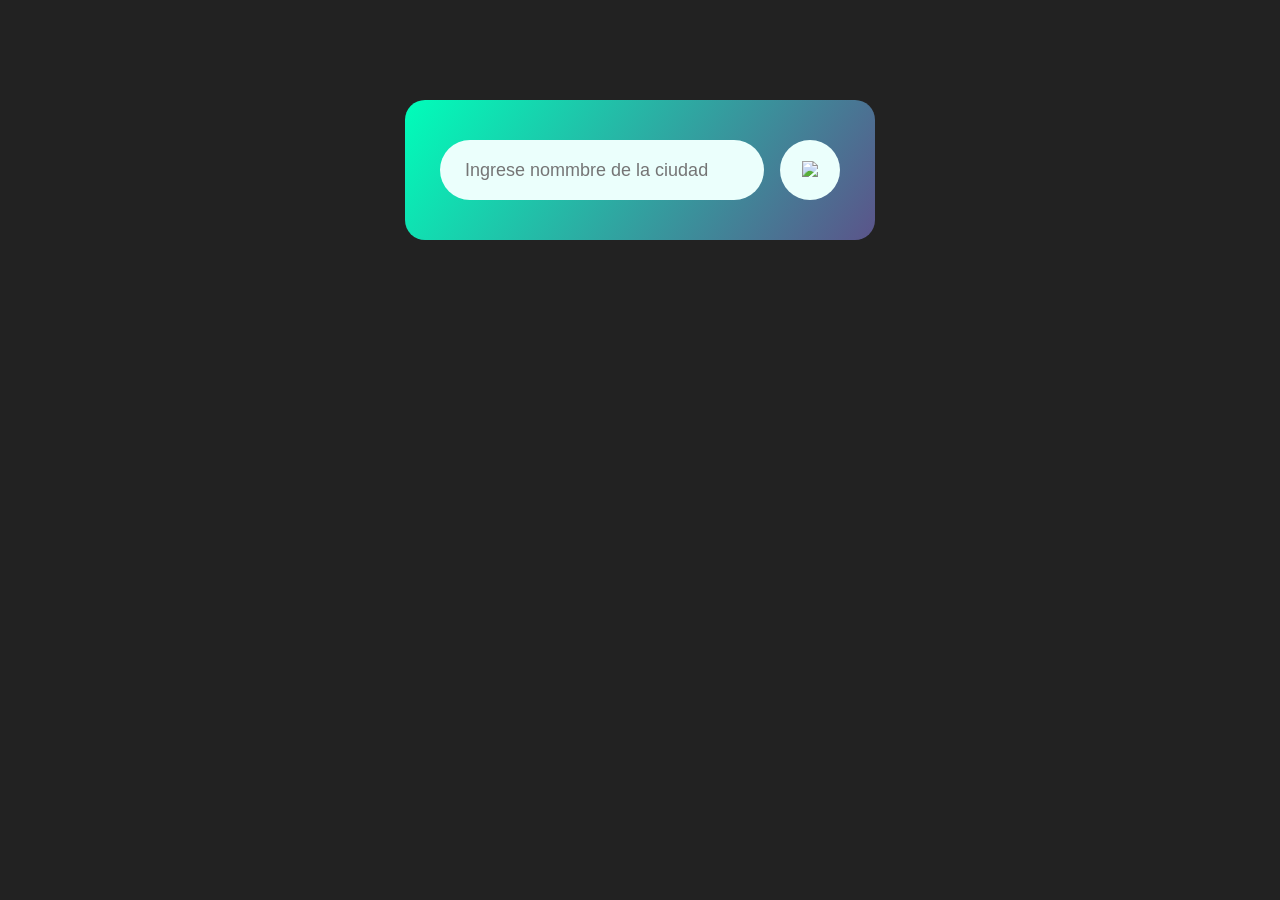
==== index.html @ 3e342042 "Create index.html" ====
<!doctype html>
<html lang="en">
  <head>
    <meta charset="UTF-8" />
    <meta name="viewport" content="width=device-width, initial-scale=1.0" />
    <title>Temp Tracker</title>

    <link rel="stylesheet" href="./estilos.css" />
  </head>
  <body>
    <div class="contenedor">
      <div class="buscador">
        <input
          type="text"
          placeholder="Ingrese nommbre de la ciudad"
          spellcheck="false"
          autocomplete="false"
          id="input-ciudad"
        />
        <button onclick="obtenerClima()">
          <img src="imagenes/buscar.png" />
        </button>
      </div>

      <div class="clima-info"></div>
    </div>
    <script src="./codigo.js"></script>
  </body>
</html>
---- estilos.css ----
* {
    margin: 0;
    padding: 0;
    font-family: 'Segoe UI', tahoma, Geneva, Verdana, sans-serif;
    box-sizing: border-box;
}

body {
    background: #222;
}

.contenedor {
    width: 90%;
    max-width: 470px;
    background: linear-gradient(125deg, #00feba, #5b548a);
    color: #fff;
    margin: 100px auto 0;
    border-radius: 20px;
    padding: 40px 35px;
    text-align: center;
}

.buscador {
    width: 100%;
    display: flex;
    align-items: center;
    justify-content: space-between;
}

input {
    border: 0;
    outline: 0;
    background: #ebfffc;
    color: #555;
    padding: 10px 25px;
    height: 60px;
    border-radius: 30px;
    flex: 1;
    margin-right: 16px;
    font-size: 18px;
}

button {
    border: 0;
    outline: 0;
    background: #ebfffc;
    border-radius: 50%;
    width: 60px;
    height: 60px;
    cursor: pointer;
}

button img {
    width: 25px;
}

button:hover {
    background: #739893;
    color: #ddd;
}
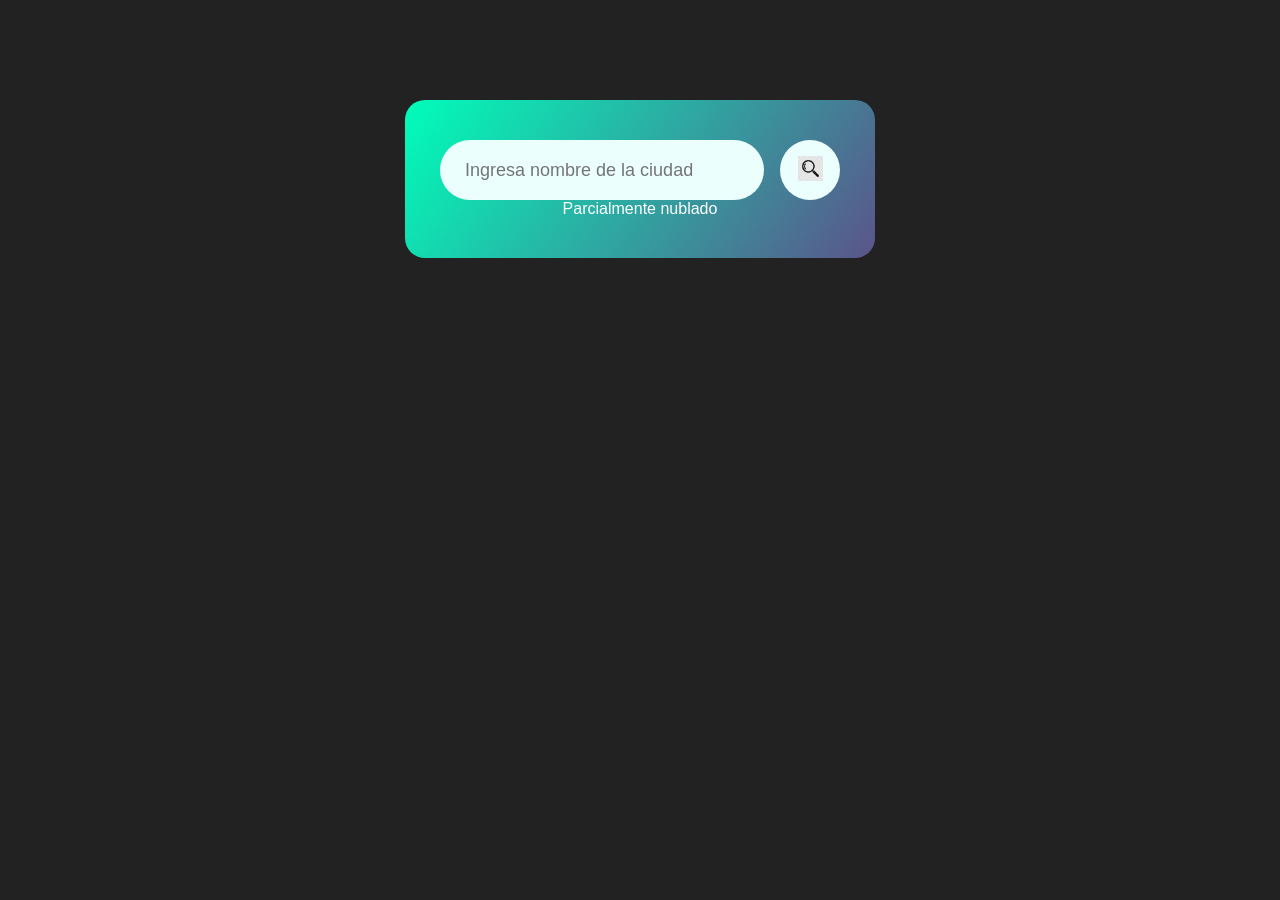
==== commit a431ba99: "corrigiendo errores" ====
--- a/index.html
+++ b/index.html
@@ -12,7 +12,7 @@
       <div class="buscador">
         <input
           type="text"
-          placeholder="Ingrese nommbre de la ciudad"
+          placeholder="Ingresa nombre de la ciudad"
           spellcheck="false"
           autocomplete="false"
           id="input-ciudad"
@@ -22,7 +22,9 @@
         </button>
       </div>
 
-      <div class="clima-info"></div>
+      <div class="clima-info">
+        <p class="clima-texto">Parcialmente nublado</p>
+      </div>
     </div>
     <script src="./codigo.js"></script>
   </body>
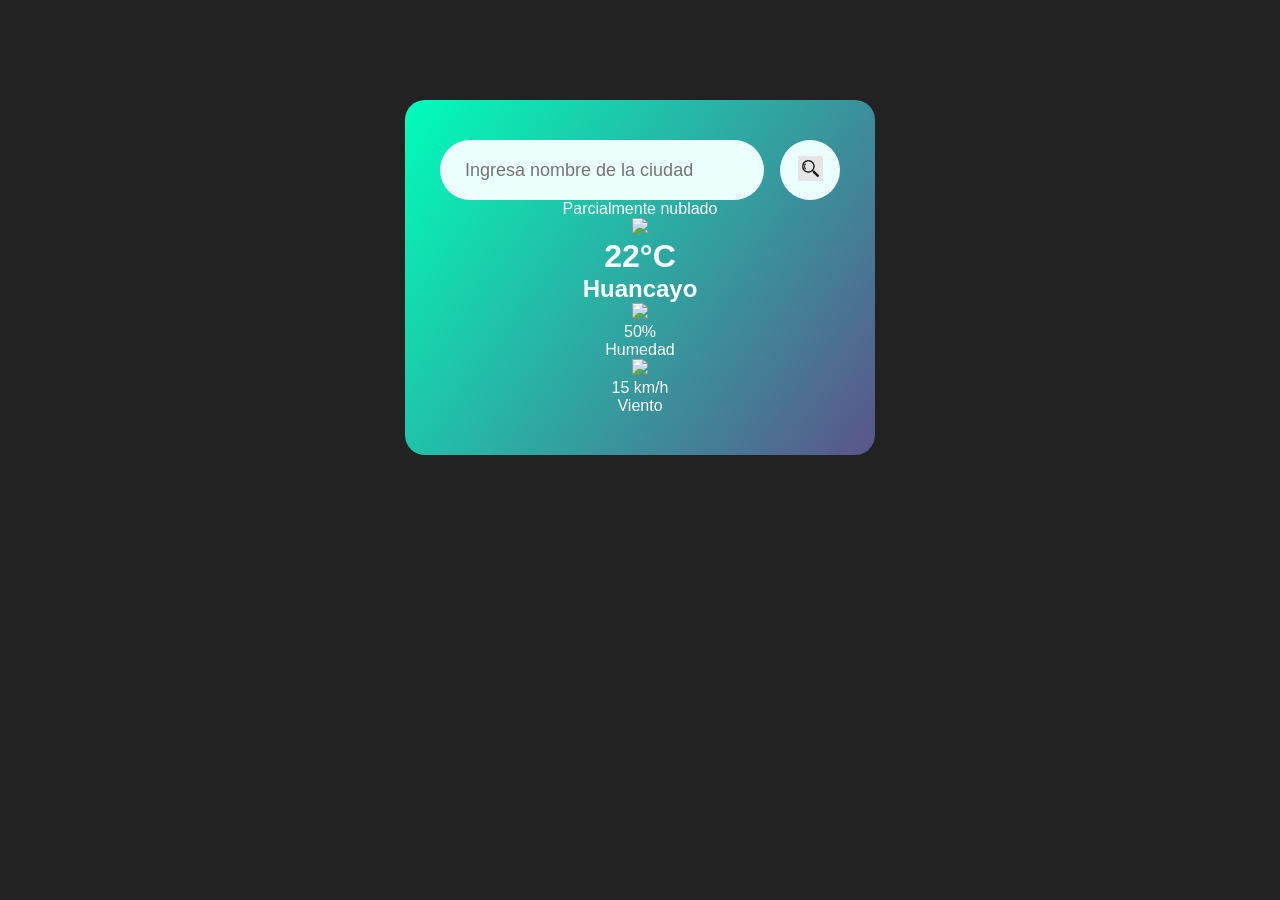
==== commit 05b3d024: "corregir errores" ====
--- a/index.html
+++ b/index.html
@@ -24,6 +24,26 @@
 
       <div class="clima-info">
         <p class="clima-texto">Parcialmente nublado</p>
+        <img src="imagenes/clima.wedp" class="clima-icono" />
+        <h1 class="temp">22°C</h1>
+        <h2 class="ciudad">Huancayo</h2>
+        <div class="detalles">
+          <div class="col">
+            <img src="imagenes/humedad.png" />
+            <div>
+              <p class="humedad">50%</p>
+              <p>Humedad</p>
+            </div>
+          </div>
+
+          <div class="col">
+            <img src="imagenes/viento.png" />
+            <div>
+              <p class="viento">15 km/h</p>
+              <p>Viento</p>
+            </div>
+          </div>
+        </div>
       </div>
     </div>
     <script src="./codigo.js"></script>
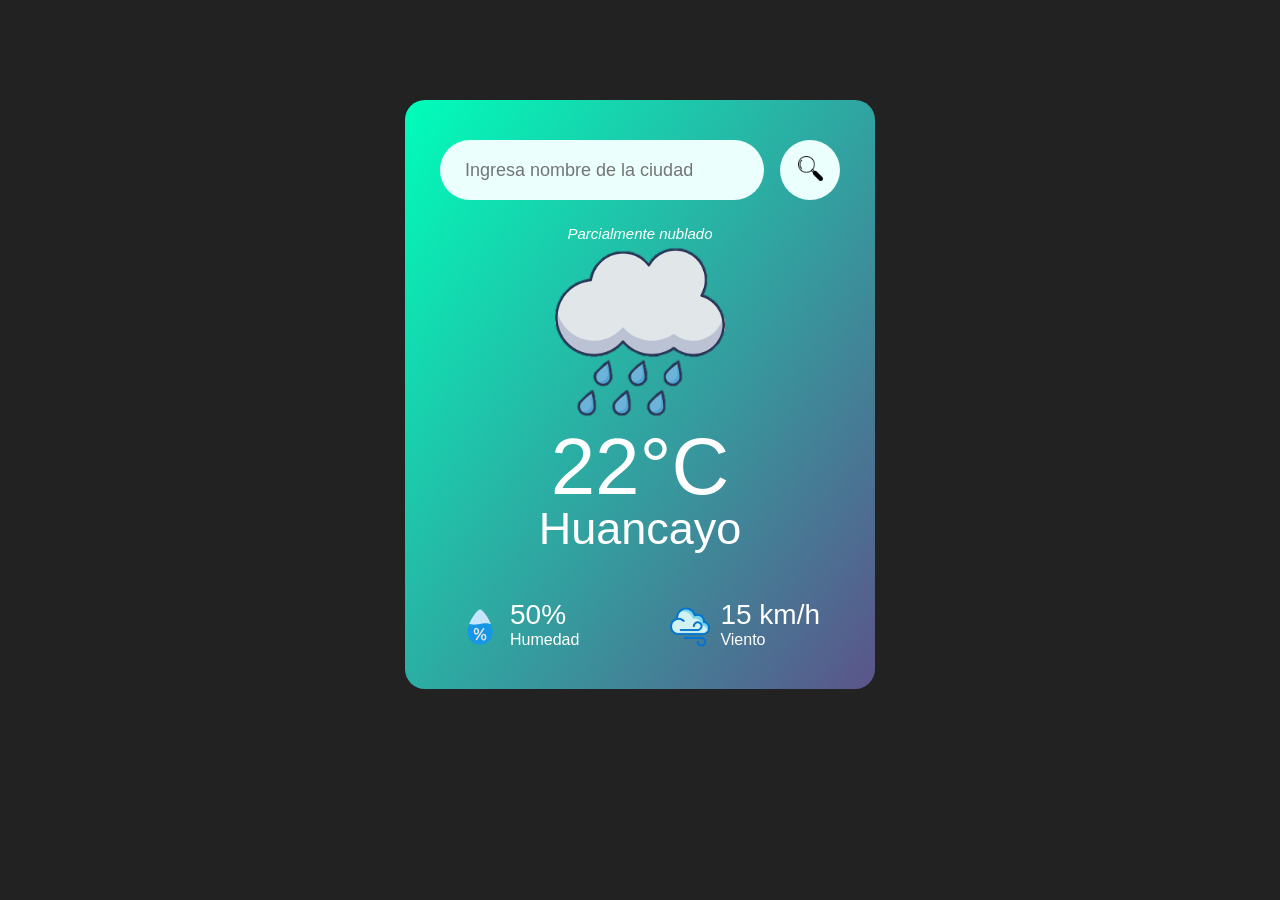
==== commit 96261ffb: "Update codigo.js" ====
--- a/index.html
+++ b/index.html
@@ -24,7 +24,7 @@
 
       <div class="clima-info">
         <p class="clima-texto">Parcialmente nublado</p>
-        <img src="imagenes/clima.wedp" class="clima-icono" />
+          <img src="imagenes/nublado.png" class="clima-icono" />
         <h1 class="temp">22°C</h1>
         <h2 class="ciudad">Huancayo</h2>
         <div class="detalles">
--- a/estilos.css
+++ b/estilos.css
@@ -58,3 +58,50 @@
     background: #739893;
     color: #ddd;
 }
+
+.clima-icono {
+    width: 170px;
+    margin-top: 30px;
+}
+
+.clima-texto {
+    font-size: 15px;
+    margin-top: 25px;
+    margin-bottom: -25px;
+    font-style: italic;
+}
+
+h1 {
+    font-size: 80px;
+    font-weight: 500;
+}
+
+h2 {
+    font-size: 45px;
+    font-weight: 400;
+    margin-top: -10px;
+}
+
+.detalles {
+    display: flex;
+    align-items: center;
+    justify-content: space-between;
+    padding: 0 20px;
+    margin-top: 50px;
+}
+
+.col {
+    display: flex;
+    align-items: center;
+    text-align: left;
+}
+
+.col img {
+    width: 40px;
+    margin-right: 10px;
+}
+
+.humedad, .viento {
+    font-size: 28px;
+    margin-top: -6px;
+}
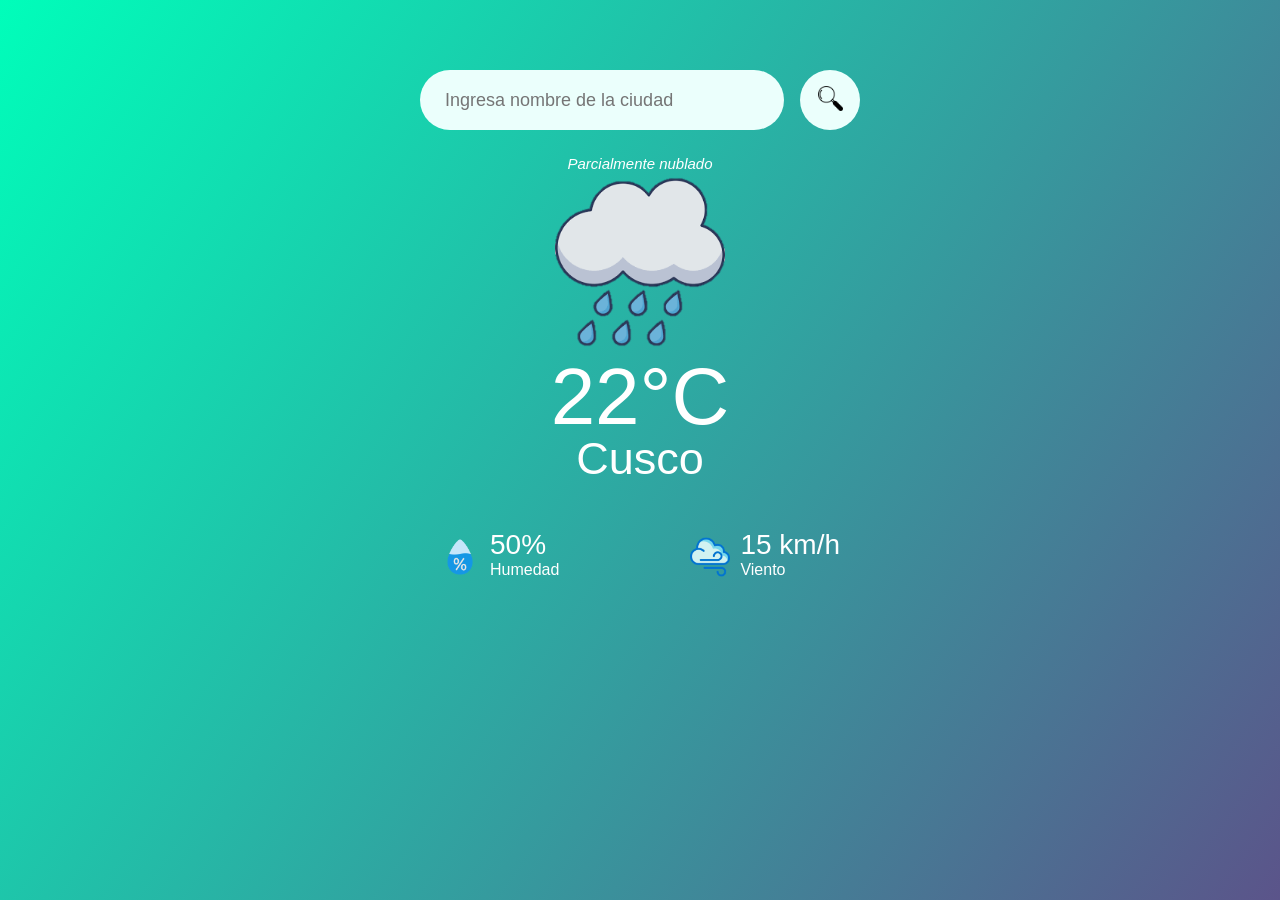
==== commit 70363a33: "Update index.html" ====
--- a/index.html
+++ b/index.html
@@ -1,51 +1,51 @@
-<!doctype html>
-<html lang="en">
-  <head>
-    <meta charset="UTF-8" />
-    <meta name="viewport" content="width=device-width, initial-scale=1.0" />
-    <title>Temp Tracker</title>
-
-    <link rel="stylesheet" href="./estilos.css" />
-  </head>
-  <body>
-    <div class="contenedor">
-      <div class="buscador">
-        <input
-          type="text"
-          placeholder="Ingresa nombre de la ciudad"
-          spellcheck="false"
-          autocomplete="false"
-          id="input-ciudad"
-        />
-        <button onclick="obtenerClima()">
-          <img src="imagenes/buscar.png" />
-        </button>
-      </div>
-
-      <div class="clima-info">
-        <p class="clima-texto">Parcialmente nublado</p>
-          <img src="imagenes/nublado.png" class="clima-icono" />
-        <h1 class="temp">22°C</h1>
-        <h2 class="ciudad">Huancayo</h2>
-        <div class="detalles">
-          <div class="col">
-            <img src="imagenes/humedad.png" />
-            <div>
-              <p class="humedad">50%</p>
-              <p>Humedad</p>
-            </div>
-          </div>
-
-          <div class="col">
-            <img src="imagenes/viento.png" />
-            <div>
-              <p class="viento">15 km/h</p>
-              <p>Viento</p>
-            </div>
-          </div>
-        </div>
-      </div>
-    </div>
-    <script src="./codigo.js"></script>
-  </body>
-</html>
+<!doctype html>
+<html lang="en">
+  <head>
+    <meta charset="UTF-8" />
+    <meta name="viewport" content="width=device-width, initial-scale=1.0" />
+    <title>Temp Tracker</title>
+
+    <link rel="stylesheet" href="./estilos.css" />
+  </head>
+  <body>
+    <div class="contenedor">
+      <div class="buscador">
+        <input
+          type="text"
+          placeholder="Ingresa nombre de la ciudad"
+          spellcheck="false"
+          autocomplete="false"
+          id="input-ciudad"
+        />
+        <button onclick="obtenerClima()">
+          <img src="imagenes/buscar.png" />
+        </button>
+      </div>
+
+      <div class="clima-info">
+        <p class="clima-texto">Parcialmente nublado</p>
+          <img src="imagenes/nublado.png" class="clima-icono" />
+        <h1 class="temp">22°C</h1>
+        <h2 class="ciudad">Cusco</h2>
+        <div class="detalles">
+          <div class="col">
+            <img src="imagenes/humedad.png" />
+            <div>
+              <p class="humedad">50%</p>
+              <p>Humedad</p>
+            </div>
+          </div>
+
+          <div class="col">
+            <img src="imagenes/viento.png" />
+            <div>
+              <p class="viento">15 km/h</p>
+              <p>Viento</p>
+            </div>
+          </div>
+        </div>
+      </div>
+    </div>
+    <script src="./codigo.js"></script>
+  </body>
+</html>
--- a/estilos.css
+++ b/estilos.css
@@ -6,17 +6,23 @@
 }
 
 body {
-    background: #222;
+    background: linear-gradient(125deg, #00feba, #5b548a);
+    min-height: 100vh;
+    margin: 0;
+    display: flex;
+    justify-content: center;
+    align-items: flex-start;
+    padding-top: 50px;
 }
 
 .contenedor {
     width: 90%;
     max-width: 470px;
-    background: linear-gradient(125deg, #00feba, #5b548a);
+    background: transparent;
     color: #fff;
-    margin: 100px auto 0;
+    margin: 0 auto;
     border-radius: 20px;
-    padding: 40px 35px;
+    padding: 20px 15px;
     text-align: center;
 }
 
@@ -104,4 +110,4 @@
 .humedad, .viento {
     font-size: 28px;
     margin-top: -6px;
-}+}
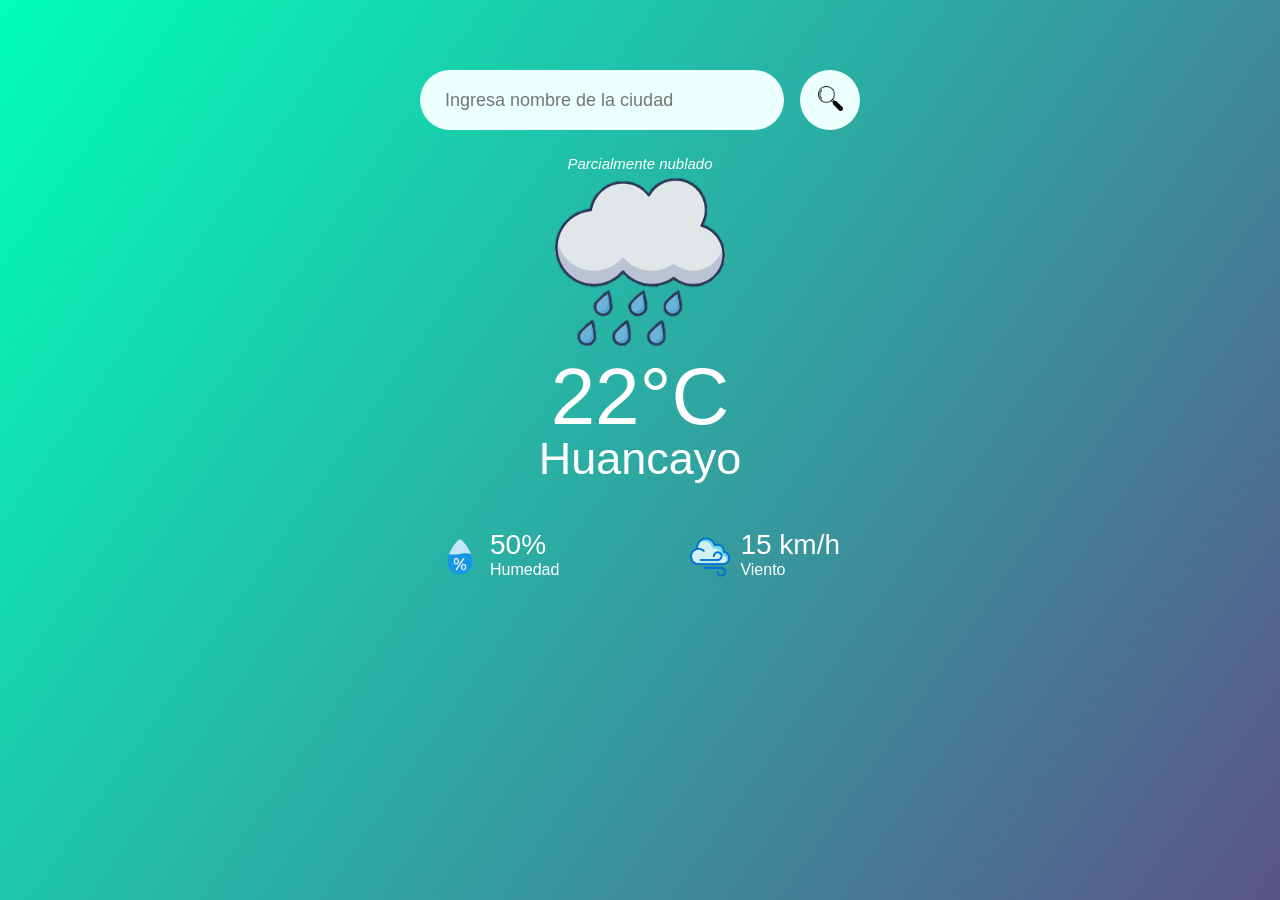
==== commit 34700f88: "Update index.html" ====
--- a/index.html
+++ b/index.html
@@ -26,7 +26,7 @@
         <p class="clima-texto">Parcialmente nublado</p>
           <img src="imagenes/nublado.png" class="clima-icono" />
         <h1 class="temp">22°C</h1>
-        <h2 class="ciudad">Cusco</h2>
+        <h2 class="ciudad">Huancayo</h2>
         <div class="detalles">
           <div class="col">
             <img src="imagenes/humedad.png" />
